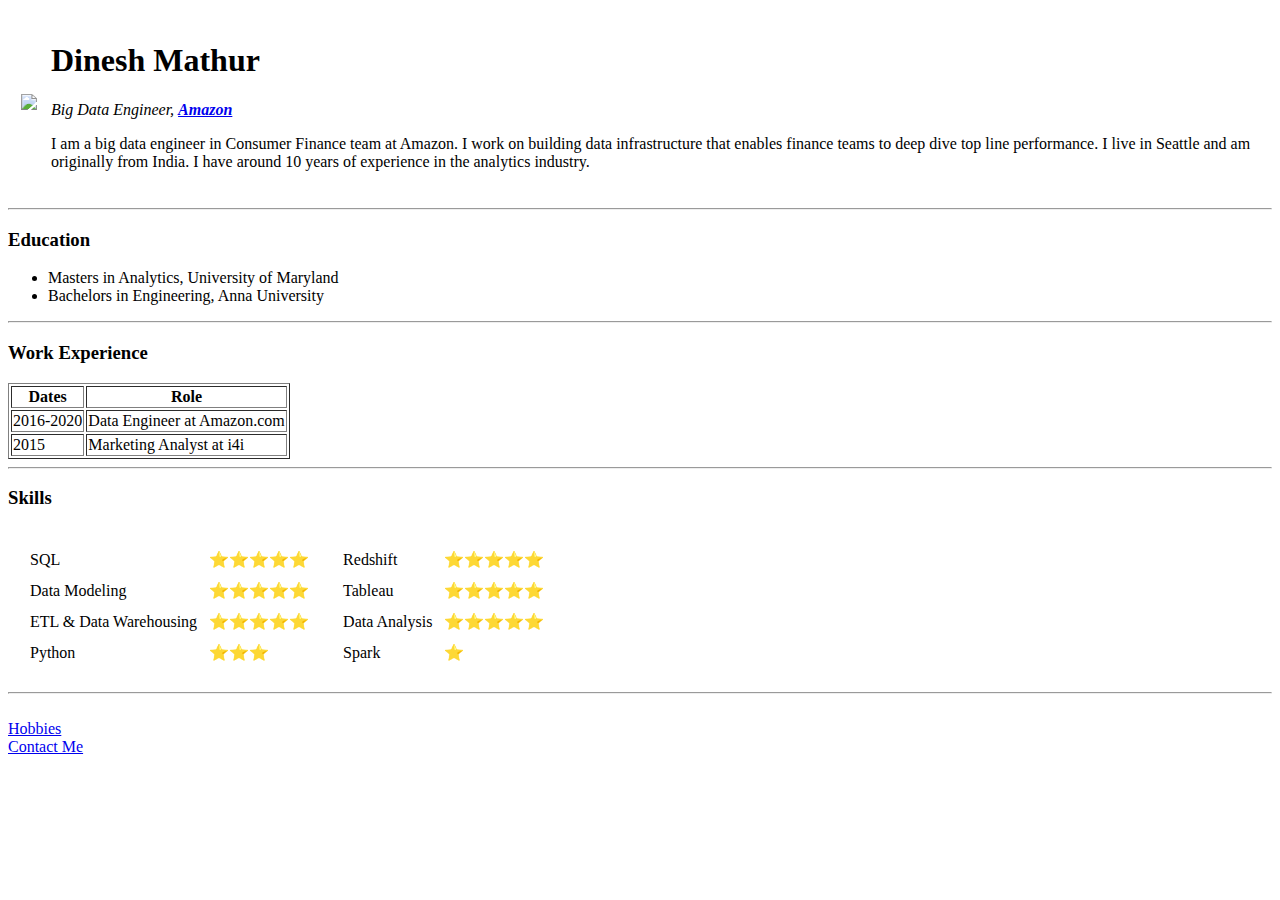
==== index.html @ 0a156e99 "initial_cv_web_files" ====
<!DOCTYPE html>
<html lang="en" dir="ltr">

<head>
  <meta charset="utf-8">
  <title>Dinesh's Personal Site</title>
</head>

<body>
  <table cellspacing="12">
    <tr>
      <td><img src="https://internal-cdn.amazon.com/badgephotos.amazon.com/?uid=dineshsu"/></td>
      <td><h1>Dinesh Mathur</h1>
      <p><em>Big Data Engineer, <strong><a href= "https://www.amazon.com/"> Amazon</a></strong></em></p>
      <p>
        I am a big data engineer in Consumer Finance team at Amazon. I work on building data infrastructure that enables finance teams to deep dive top line performance. I live in Seattle
        and am originally from India. I have around 10 years of experience in the analytics industry.
        </p>
      </td>
    </tr>
  </table>
  <hr>
  <h3>Education</h3>
  <ul>
    <li>Masters in Analytics, University of Maryland</li>
    <li>Bachelors in Engineering, Anna University</li>
  </ul>
  <hr>
  <h3>Work Experience</h3>
  <table border="1">
    <thead>
      <tr>
        <th>Dates</th>
        <th>Role</th>
      </tr>
    </thead>
    <tbody>
      <tr>
        <td>2016-2020</td>
        <td>Data Engineer at Amazon.com</td>
      </tr>
      <tr>
        <td>2015</td>
        <td>Marketing Analyst at i4i</td>
      </tr>
    </tbody>
  </table>
  <hr>
  <h3>Skills</h3>
  <table cellspacing="10">
    <tr>
      <td>
        <table cellspacing="10">
        <tbody>
          <tr>
            <td>SQL</td>
            <td>&#11088;&#11088;&#11088;&#11088;&#11088;</td>
          </tr>
          <tr>
            <td>Data Modeling</td>
            <td>&#11088;&#11088;&#11088;&#11088;&#11088;</td>
          </tr>
          <tr>
            <td>ETL & Data Warehousing</td>
            <td>&#11088;&#11088;&#11088;&#11088;&#11088;</td>
          </tr>
          <tr>
            <td>Python</td>
            <td>&#11088;&#11088;&#11088;</td>
          </tr>
        </tbody>
      </table>
      </td>
      <td>
        <table cellspacing="10">
        <tbody>
          <tr>
            <td>Redshift</td>
            <td>&#11088;&#11088;&#11088;&#11088;&#11088;</td>
          </tr>
          <tr>
            <td>Tableau</td>
            <td>&#11088;&#11088;&#11088;&#11088;&#11088;</td>
          </tr>
          <tr>
            <td>Data Analysis</td>
            <td>&#11088;&#11088;&#11088;&#11088;&#11088;</td>
          </tr>
          <tr>
            <td>Spark</td>
            <td>⭐️</td>
          </tr>
        </tbody>
        </table>
      </td>
    </tr>
  </table>
  <hr>
  <br>
  <a href="Hobbies.html">Hobbies</a> <br />
  <a href="Contact.html">Contact Me</a>
</body>

</html>
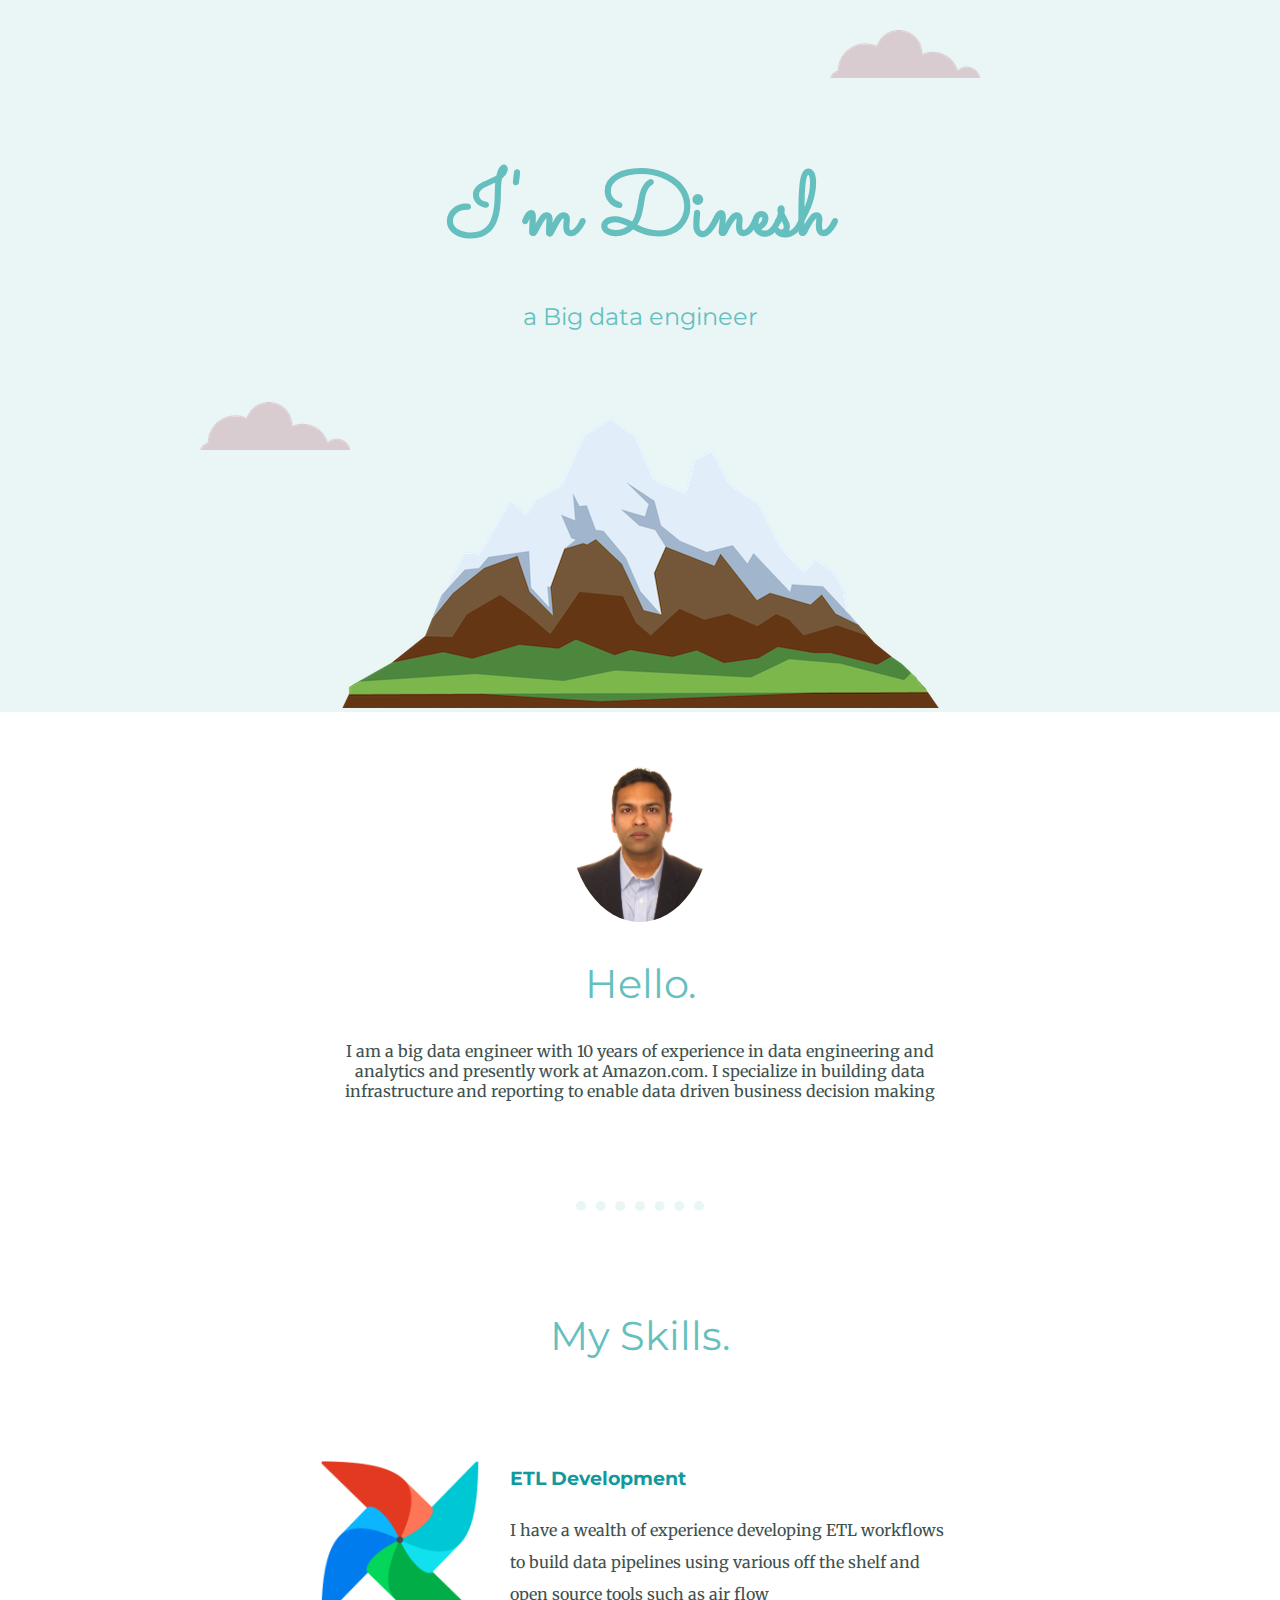
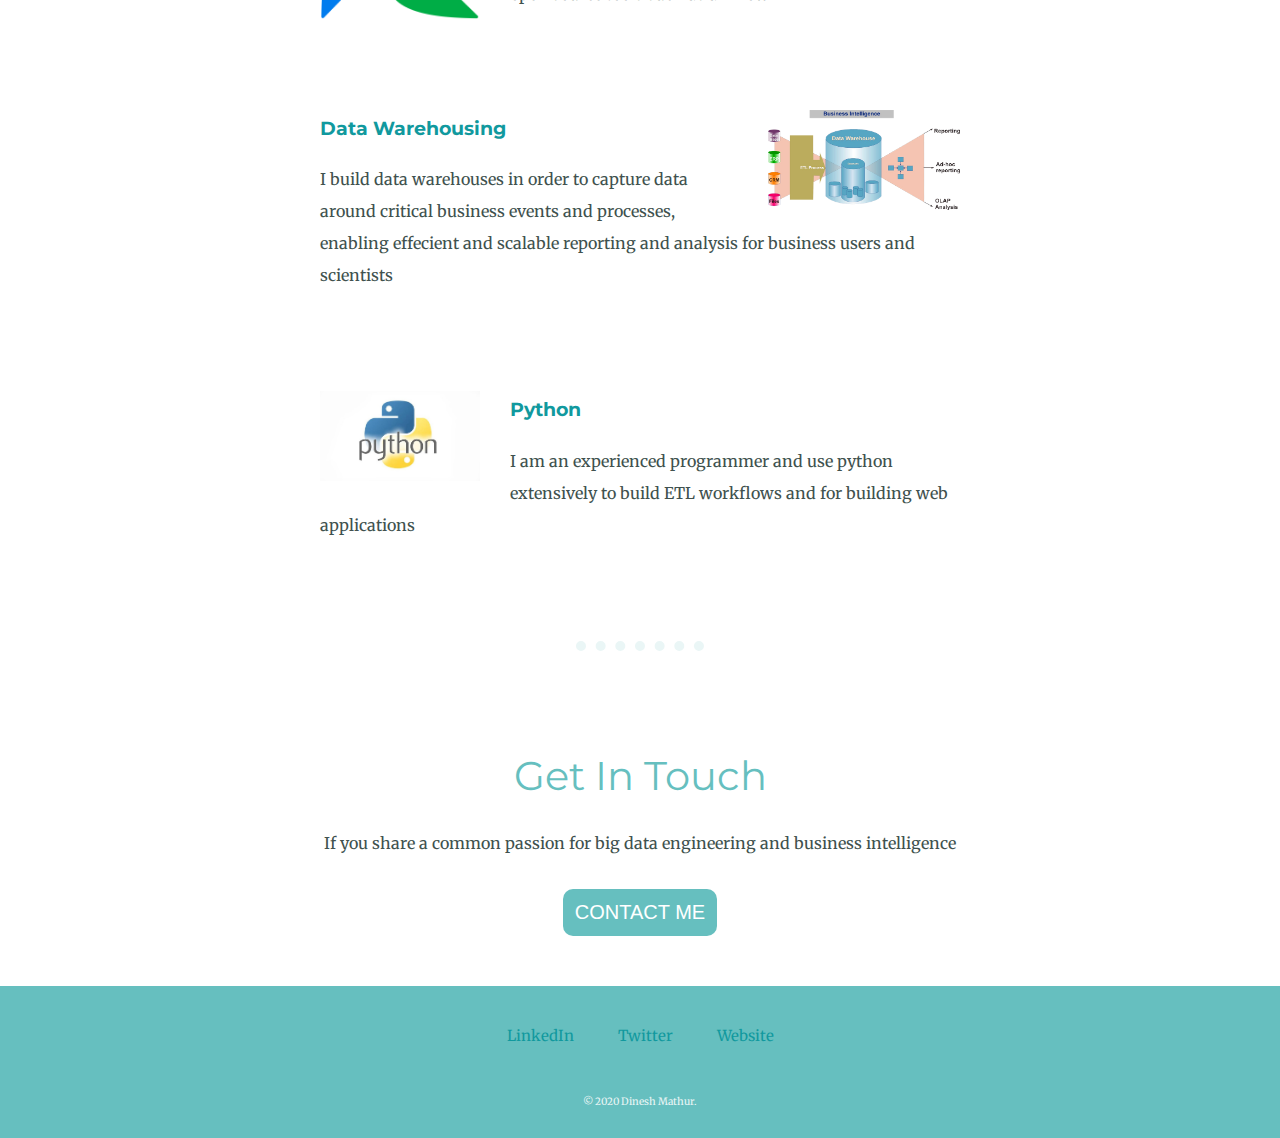
==== commit 781f64ff: "moved site files from docs folder to root" ====
--- a/index.html
+++ b/index.html
@@ -1,104 +1,64 @@
 <!DOCTYPE html>
 <html lang="en" dir="ltr">
+  <head>
+    <meta charset="utf-8">
+    <title>Dinesh's Personal Site</title>
+    <link rel="stylesheet" href="css/styles.css">
+    <link rel="icon" href="favicon.ico">
+    <link href="https://fonts.googleapis.com/css?family=Merriweather|Montserrat|Sacramento&display=swap" rel="stylesheet">
+  </head>
 
-<head>
-  <meta charset="utf-8">
-  <title>Dinesh's Personal Site</title>
-</head>
+  <body>
+  <div class="topcontainer">
+    <img class="topcloud" src="images/cloud.png" alt="cloud-img">
+    <h1>I'm Dinesh</h1>
+    <h2 id="title">a Big data engineer</h2>
+    <img class="bottomcloud" src="images/cloud.png" alt="cloud-img">
+    <img src="images/mountain.png" alt="mountain-img">
+  </div>
 
-<body>
-  <table cellspacing="12">
-    <tr>
-      <td><img src="https://internal-cdn.amazon.com/badgephotos.amazon.com/?uid=dineshsu"/></td>
-      <td><h1>Dinesh Mathur</h1>
-      <p><em>Big Data Engineer, <strong><a href= "https://www.amazon.com/"> Amazon</a></strong></em></p>
-      <p>
-        I am a big data engineer in Consumer Finance team at Amazon. I work on building data infrastructure that enables finance teams to deep dive top line performance. I live in Seattle
-        and am originally from India. I have around 10 years of experience in the analytics industry.
-        </p>
-      </td>
-    </tr>
-  </table>
-  <hr>
-  <h3>Education</h3>
-  <ul>
-    <li>Masters in Analytics, University of Maryland</li>
-    <li>Bachelors in Engineering, Anna University</li>
-  </ul>
-  <hr>
-  <h3>Work Experience</h3>
-  <table border="1">
-    <thead>
-      <tr>
-        <th>Dates</th>
-        <th>Role</th>
-      </tr>
-    </thead>
-    <tbody>
-      <tr>
-        <td>2016-2020</td>
-        <td>Data Engineer at Amazon.com</td>
-      </tr>
-      <tr>
-        <td>2015</td>
-        <td>Marketing Analyst at i4i</td>
-      </tr>
-    </tbody>
-  </table>
-  <hr>
-  <h3>Skills</h3>
-  <table cellspacing="10">
-    <tr>
-      <td>
-        <table cellspacing="10">
-        <tbody>
-          <tr>
-            <td>SQL</td>
-            <td>&#11088;&#11088;&#11088;&#11088;&#11088;</td>
-          </tr>
-          <tr>
-            <td>Data Modeling</td>
-            <td>&#11088;&#11088;&#11088;&#11088;&#11088;</td>
-          </tr>
-          <tr>
-            <td>ETL & Data Warehousing</td>
-            <td>&#11088;&#11088;&#11088;&#11088;&#11088;</td>
-          </tr>
-          <tr>
-            <td>Python</td>
-            <td>&#11088;&#11088;&#11088;</td>
-          </tr>
-        </tbody>
-      </table>
-      </td>
-      <td>
-        <table cellspacing="10">
-        <tbody>
-          <tr>
-            <td>Redshift</td>
-            <td>&#11088;&#11088;&#11088;&#11088;&#11088;</td>
-          </tr>
-          <tr>
-            <td>Tableau</td>
-            <td>&#11088;&#11088;&#11088;&#11088;&#11088;</td>
-          </tr>
-          <tr>
-            <td>Data Analysis</td>
-            <td>&#11088;&#11088;&#11088;&#11088;&#11088;</td>
-          </tr>
-          <tr>
-            <td>Spark</td>
-            <td>⭐️</td>
-          </tr>
-        </tbody>
-        </table>
-      </td>
-    </tr>
-  </table>
-  <hr>
-  <br>
-  <a href="Hobbies.html">Hobbies</a> <br />
-  <a href="Contact.html">Contact Me</a>
-</body>
+  <div class="middle-container">
+    <div class="profile">
+      <img class="photo" src="images/Dinesh_photo.jpg" alt="">
+      <h2>Hello.</h2>
+      <p class="intro">I am a big data engineer with 10 years of experience in data engineering and analytics and presently work at Amazon.com. I specialize in building data infrastructure and reporting to enable data driven business decision making</p>
+    </div>
+    <hr class="line">
+    <div class="skills">
+      <h2>My Skills.</h2>
+      <div class="skill-row">
+        <img class="skillimageleft" src="images/airflow.png" alt="">
+        <h3>ETL Development</h3>
+        <p> I have a wealth of experience developing ETL workflows to build data pipelines using various off the shelf and open source tools such as air flow</p>
+      </div>
+      <div class="skill-row">
+        <img class="skillimageright" src="images/datawarehouse.png" alt="">
+        <h3>Data Warehousing</h3>
+        <p>I build data warehouses in order to capture data around critical business events and processes, enabling effecient and scalable reporting and analysis for business users and scientists</p>
+      </div>
+      <div class="skill-row">
+        <img class="skillimageleft" src="images/python.jpg" alt="">
+        <h3>Python</h3>
+        <p>I am an experienced programmer and use python extensively to build ETL workflows and for building web applications</p>
+      </div>
+    </div>
+    <hr class="line">
+    <div class="contact-me">
+      <h2>Get In Touch</h2>
+      <p>If you share a common passion for big data engineering and business intelligence</p>
+      <a class="button" href="mailto:name@email.com">CONTACT ME</a>
+    </div>
+  </div>
+
+
+  <div class="bottomcontainer">
+    <a class="footer-link" href="https://www.linkedin.com/dineshms">LinkedIn</a>
+    <a class="footer-link" href="https://twitter.com/">Twitter</a>
+    <a class="footer-link" href="https://www.amazon.com/">Website</a>
+    <p class="copyright">© 2020 Dinesh Mathur.</p>
+  </div>
+
+
+  </body>
 
 </html>
--- a/css/styles.css
+++ b/css/styles.css
@@ -0,0 +1,130 @@
+body{
+  margin: 0px;
+  text-align: center;
+  font-family: 'Merriweather', serif;
+  color: #40514E;
+}
+
+
+h1{
+  margin: 50px 0 0 0;
+  font-family: 'Sacramento', cursive;
+  font-size: 562.5%;
+  color: #66BFBF;
+}
+
+h2{
+  font-family: 'Montserrat', sans-serif;
+  font-size: 2.5rem;
+  color: #66BFBF;
+  font-weight: normal;
+}
+
+h3{
+  color: #11999E;
+  font-family: 'Montserrat', sans-serif;
+  margin-bottom: 0px;
+}
+
+#title{
+  font-size: 1.5rem;
+}
+
+.topcontainer{
+  background-color: #EAF6F6;
+  margin: 0px 0px 10px 0px;
+  padding-top: 100px;
+}
+
+.middlecontainer{
+}
+
+.bottomcontainer{
+  background-color: #66BFBF;
+  padding: 0 0 10px;
+}
+
+.photo{
+  max-height: 200px;
+  max-width: 100%;
+  border-radius: 50%;
+}
+
+.topcloud{
+  position: absolute;
+  top: 30px;
+  right: 300px;
+}
+
+.bottomcloud{
+  position: absolute;
+  bottom: 450px;
+  left: 200px;
+}
+
+.skill-row{
+  width: 50%;
+  margin: 100px auto 100px auto;
+  text-align: left;
+  line-height: 2;
+}
+
+.skillimageleft{
+  width:25%;
+  float: left;
+  margin: 0 30px 10px 0;
+}
+
+.skillimageright{
+  width:30%;
+  float: right;
+  margin: 0 0 10px 30px;
+}
+
+.intro{
+  width:50%;
+  margin: 0 auto 0 auto;
+}
+
+.line{
+  width: 10%;
+  border-top: 10px dotted #EAF6F6;
+  border-left: none;
+  border-bottom: none;
+  border-right: none;
+  margin: 100px auto 100px auto;
+}
+
+.button {
+   -webkit-border-radius: 20px;
+   -moz-border-radius: 20px;
+   border-radius: 10px;
+   color: #FFFFFF;
+   font-family: sans-serif;
+   font-size: 20px;
+   font-weight: 100;
+   padding: 12px;
+   background-color: #66BFBF;
+   text-decoration: none;
+   display: inline-block;
+   cursor: pointer;
+   text-align: center;
+   margin: 20px 0 50px 0;
+}
+
+.footer-link{
+  color: #11999E;
+  margin: 40px 20px 50px 20px;
+  font-size: 15px;
+  display: inline-block;
+  font-style: normal;
+  font-family: 'Montserrat' sans-serif;
+  text-decoration: none;
+}
+
+.copyright{
+  color: #EAF6F6;
+  font-size: 10px;
+  margin-top: 0px;
+  padding-bottom: 10px;
+}
